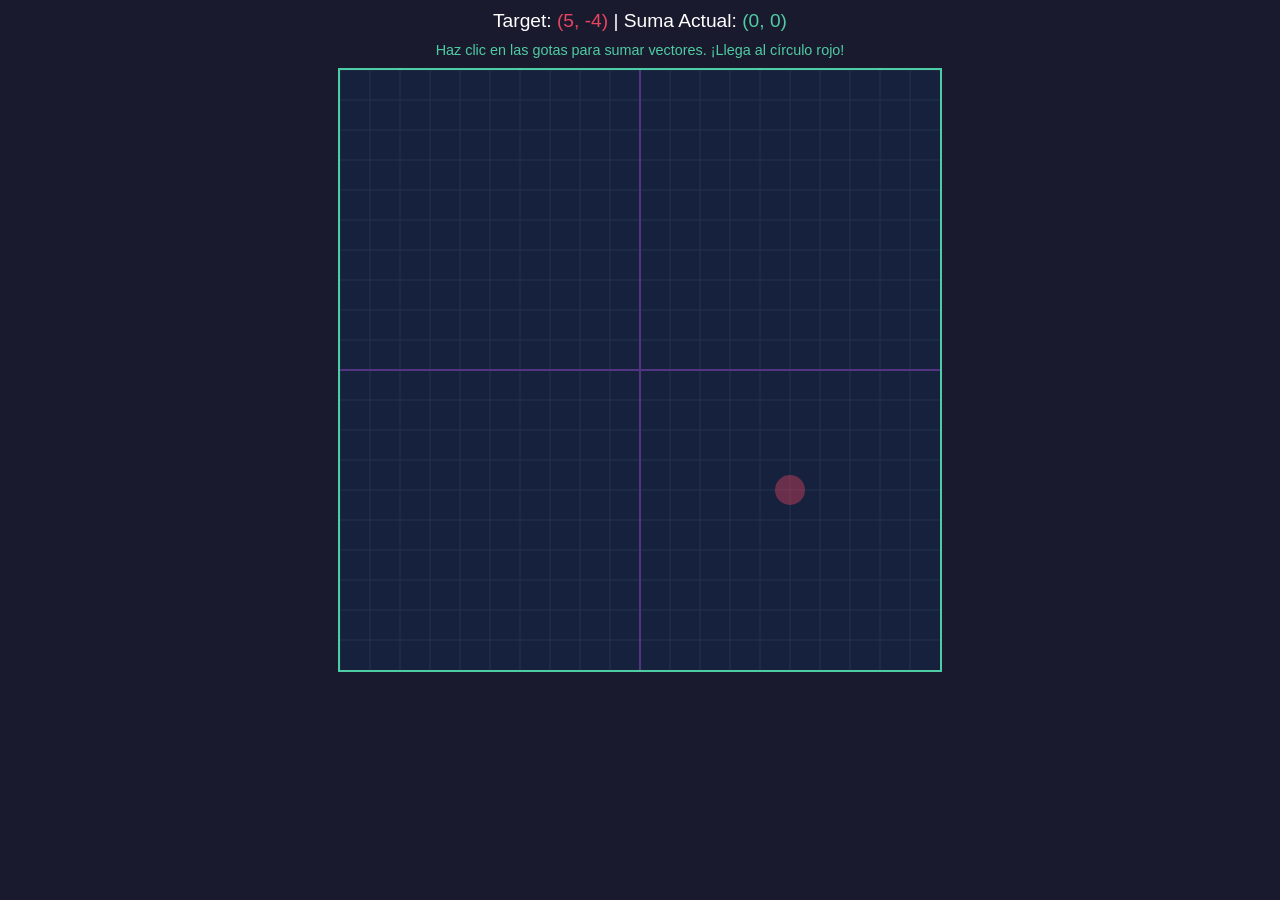
==== raindrops.html @ 5d78db56 "agregando juegos con vectores" ====
<!DOCTYPE html>
<html lang="es">
<head>
    <meta charset="UTF-8">
    <title>VectorRain - FES Acatlán Edition</title>
    <style>
        body { margin: 0; background: #1a1a2e; color: white; font-family: sans-serif; overflow: hidden; display: flex; flex-direction: column; align-items: center; }
        canvas { background: #16213e; border: 2px solid #4ecca3; margin-top: 10px; cursor: crosshair; }
        .stats { padding: 10px; font-size: 1.2rem; }
        .instructions { font-size: 0.9rem; color: #4ecca3; }
    </style>
</head>
<body>

    <div class="stats">
        Target: <span id="target-val" style="color: #e94560;">(0,0)</span> | 
        Suma Actual: <span id="current-val" style="color: #4ecca3;">(0,0)</span>
    </div>
    <div class="instructions">Haz clic en las gotas para sumar vectores. ¡Llega al círculo rojo!</div>
    
    <canvas id="gameCanvas"></canvas>

<script>
    const canvas = document.getElementById('gameCanvas');
    const ctx = canvas.getContext('2d');
    const targetDisplay = document.getElementById('target-val');
    const currentDisplay = document.getElementById('current-val');

    canvas.width = 600;
    canvas.height = 600;

    // Estado del juego
    let currentSum = { x: 0, y: 0 };
    let target = { x: 5, y: -4 }; // Vector objetivo
    let drops = [];
    let scale = 30; // 30px por unidad vectorial
    const origin = { x: canvas.width / 2, y: canvas.height / 2 };

    function createDrop() {
        const vx = Math.floor(Math.random() * 11) - 5; // -5 a 5
        const vy = Math.floor(Math.random() * 11) - 5;
        drops.push({
            x: Math.random() * (canvas.width - 50) + 25,
            y: -20,
            vx: vx,
            vy: vy,
            speed: 1 + Math.random() * 2
        });
    }

    function drawGrid() {
        ctx.strokeStyle = '#24344d';
        ctx.lineWidth = 1;
        for(let i = 0; i < canvas.width; i += scale) {
            ctx.beginPath(); ctx.moveTo(i, 0); ctx.lineTo(i, canvas.height); ctx.stroke();
            ctx.beginPath(); ctx.moveTo(0, i); ctx.lineTo(canvas.width, i); ctx.stroke();
        }
        // Ejes
        ctx.strokeStyle = '#533483';
        ctx.lineWidth = 2;
        ctx.beginPath(); ctx.moveTo(origin.x, 0); ctx.lineTo(origin.x, canvas.height); ctx.stroke();
        ctx.beginPath(); ctx.moveTo(0, origin.y); ctx.lineTo(canvas.width, origin.y); ctx.stroke();
    }

    function draw() {
        ctx.clearRect(0, 0, canvas.width, canvas.height);
        drawGrid();

        // Dibujar Target (Círculo rojo)
        ctx.fillStyle = 'rgba(233, 69, 96, 0.4)';
        ctx.beginPath();
        ctx.arc(origin.x + target.x * scale, origin.y - target.y * scale, scale/2, 0, Math.PI*2);
        ctx.fill();

        // Dibujar Vector Acumulado (Línea azul)
        ctx.strokeStyle = '#4ecca3';
        ctx.lineWidth = 3;
        ctx.beginPath();
        ctx.moveTo(origin.x, origin.y);
        ctx.lineTo(origin.x + currentSum.x * scale, origin.y - currentSum.y * scale);
        ctx.stroke();

        // Dibujar Gotas
        drops.forEach((drop, index) => {
            drop.y += drop.speed;
            ctx.fillStyle = '#0f3460';
            ctx.beginPath();
            ctx.arc(drop.x, drop.y, 25, 0, Math.PI*2);
            ctx.fill();
            ctx.fillStyle = 'white';
            ctx.textAlign = 'center';
            ctx.fillText(`(${drop.vx}, ${drop.vy})`, drop.x, drop.y + 5);

            if (drop.y > canvas.height) drops.splice(index, 1);
        });

        // Actualizar UI
        targetDisplay.innerText = `(${target.x}, ${target.y})`;
        currentDisplay.innerText = `(${currentSum.x}, ${currentSum.y})`;

        // Check Victoria
        if (currentSum.x === target.x && currentSum.y === target.y) {
            alert("¡Excelente! Has alcanzado el vector objetivo.");
            currentSum = {x:0, y:0};
            target = { x: Math.floor(Math.random()*10)-5, y: Math.floor(Math.random()*10)-5 };
        }

        requestAnimationFrame(draw);
    }

    canvas.addEventListener('mousedown', (e) => {
        const rect = canvas.getBoundingClientRect();
        const mouseX = e.clientX - rect.left;
        const mouseY = e.clientY - rect.top;

        drops.forEach((drop, index) => {
            const dist = Math.hypot(drop.x - mouseX, drop.y - mouseY);
            if (dist < 25) {
                currentSum.x += drop.vx;
                currentSum.y += drop.vy;
                drops.splice(index, 1);
            }
        });
    });

    setInterval(createDrop, 2000);
    draw();
</script>
</body>
</html>
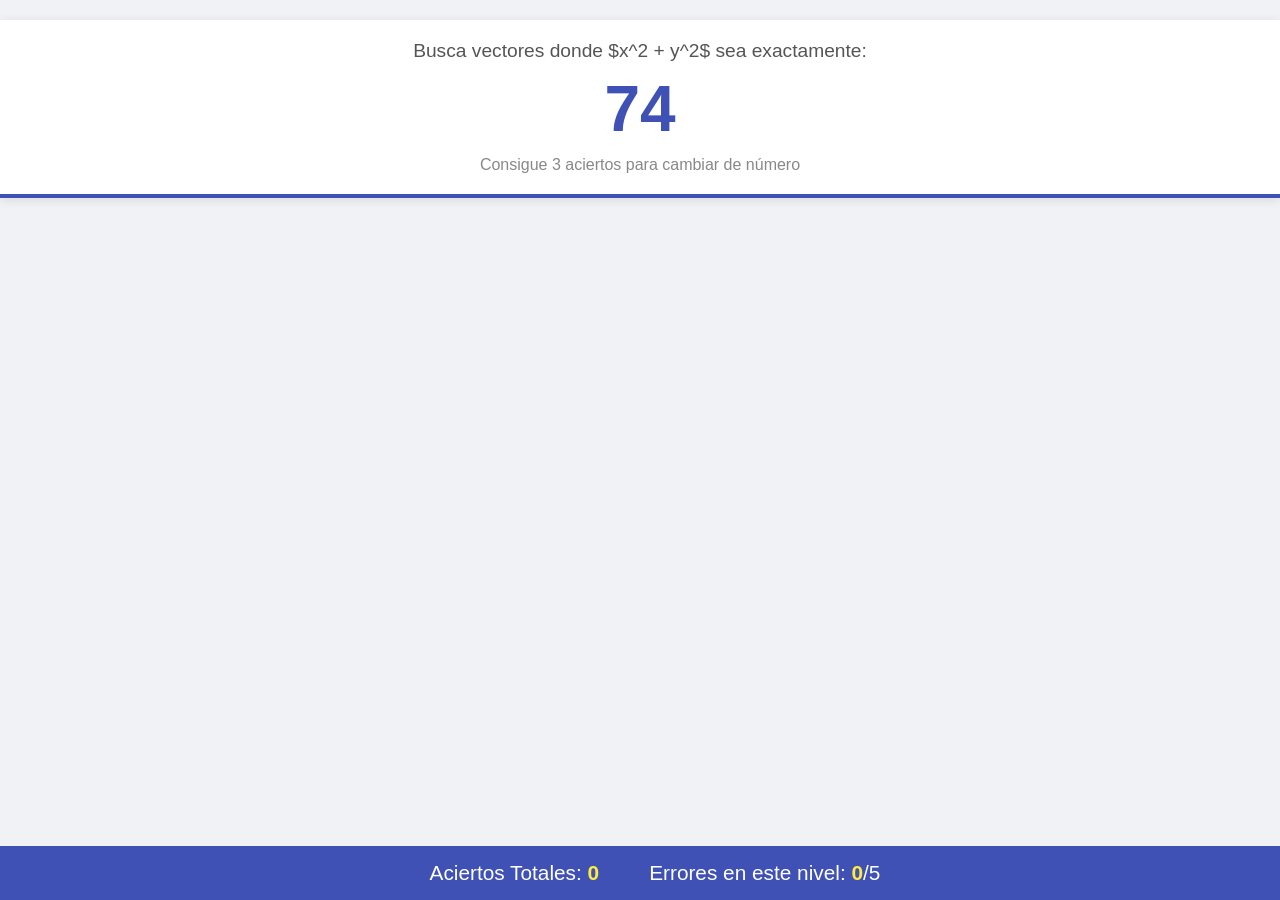
==== commit 7f3a1ad5: "agregue un nuevo juego,pares y mejore el juego de reindrops, ahora es de magnitudes" ====
--- a/raindrops.html
+++ b/raindrops.html
@@ -2,129 +2,146 @@
 <html lang="es">
 <head>
     <meta charset="UTF-8">
-    <title>VectorRain - FES Acatlán Edition</title>
+    <title>Vectle - Caza de Normas v2</title>
     <style>
-        body { margin: 0; background: #1a1a2e; color: white; font-family: sans-serif; overflow: hidden; display: flex; flex-direction: column; align-items: center; }
-        canvas { background: #16213e; border: 2px solid #4ecca3; margin-top: 10px; cursor: crosshair; }
-        .stats { padding: 10px; font-size: 1.2rem; }
-        .instructions { font-size: 0.9rem; color: #4ecca3; }
+        body { background: #f0f2f5; color: #1a1a2e; font-family: 'Segoe UI', sans-serif; overflow: hidden; text-align: center; margin: 0; }
+        #ui { margin-top: 20px; background: white; padding: 20px; border-bottom: 4px solid #3f51b5; box-shadow: 0 2px 10px rgba(0,0,0,0.1); }
+        #target-display { font-size: 4em; color: #3f51b5; font-weight: bold; margin: 10px 0; }
+        .instruction { font-size: 1.2em; color: #555; }
+        
+        .gota { 
+            position: absolute; width: 110px; height: 110px; 
+            background: #5c6bc0; border: 2px solid #3949ab; 
+            border-radius: 50% 50% 50% 0; transform: rotate(-45deg);
+            display: flex; align-items: center; justify-content: center;
+            cursor: pointer; box-shadow: 0 4px 15px rgba(0,0,0,0.2);
+            z-index: 10;
+        }
+        .gota span { transform: rotate(45deg); font-weight: bold; font-size: 1.3em; color: white; }
+        
+        #stats { position: fixed; bottom: 0; width: 100%; background: #3f51b5; color: white; padding: 15px; font-size: 1.3em; display: flex; justify-content: center; gap: 50px; }
+        .highlight { color: #ffeb3b; font-weight: bold; }
     </style>
 </head>
 <body>
 
-    <div class="stats">
-        Target: <span id="target-val" style="color: #e94560;">(0,0)</span> | 
-        Suma Actual: <span id="current-val" style="color: #4ecca3;">(0,0)</span>
+    <div id="ui">
+        <div class="instruction">Busca vectores donde $x^2 + y^2$ sea exactamente:</div>
+        <div id="target-display">--</div>
+        <div style="color: #888;">Consigue 3 aciertos para cambiar de número</div>
     </div>
-    <div class="instructions">Haz clic en las gotas para sumar vectores. ¡Llega al círculo rojo!</div>
-    
-    <canvas id="gameCanvas"></canvas>
 
-<script>
-    const canvas = document.getElementById('gameCanvas');
-    const ctx = canvas.getContext('2d');
-    const targetDisplay = document.getElementById('target-val');
-    const currentDisplay = document.getElementById('current-val');
+    <div id="stats">
+        <span>Aciertos Totales: <span id="total-hits" class="highlight">0</span></span>
+        <span>Errores en este nivel: <span id="level-misses" class="highlight">0</span>/5</span>
+    </div>
 
-    canvas.width = 600;
-    canvas.height = 600;
+    <script>
+        const targetDisplay = document.getElementById('target-display');
+        const totalHitsDisplay = document.getElementById('total-hits');
+        const levelMissesDisplay = document.getElementById('level-misses');
 
-    // Estado del juego
-    let currentSum = { x: 0, y: 0 };
-    let target = { x: 5, y: -4 }; // Vector objetivo
-    let drops = [];
-    let scale = 30; // 30px por unidad vectorial
-    const origin = { x: canvas.width / 2, y: canvas.height / 2 };
+        let targetSq = 0;
+        let hitsInLevel = 0;
+        let missesInLevel = 0;
+        let totalHits = 0;
+        let easyGotaSpawned = false; // Control para la gota fácil
 
-    function createDrop() {
-        const vx = Math.floor(Math.random() * 11) - 5; // -5 a 5
-        const vy = Math.floor(Math.random() * 11) - 5;
-        drops.push({
-            x: Math.random() * (canvas.width - 50) + 25,
-            y: -20,
-            vx: vx,
-            vy: vy,
-            speed: 1 + Math.random() * 2
-        });
-    }
-
-    function drawGrid() {
-        ctx.strokeStyle = '#24344d';
-        ctx.lineWidth = 1;
-        for(let i = 0; i < canvas.width; i += scale) {
-            ctx.beginPath(); ctx.moveTo(i, 0); ctx.lineTo(i, canvas.height); ctx.stroke();
-            ctx.beginPath(); ctx.moveTo(0, i); ctx.lineTo(canvas.width, i); ctx.stroke();
-        }
-        // Ejes
-        ctx.strokeStyle = '#533483';
-        ctx.lineWidth = 2;
-        ctx.beginPath(); ctx.moveTo(origin.x, 0); ctx.lineTo(origin.x, canvas.height); ctx.stroke();
-        ctx.beginPath(); ctx.moveTo(0, origin.y); ctx.lineTo(canvas.width, origin.y); ctx.stroke();
-    }
-
-    function draw() {
-        ctx.clearRect(0, 0, canvas.width, canvas.height);
-        drawGrid();
-
-        // Dibujar Target (Círculo rojo)
-        ctx.fillStyle = 'rgba(233, 69, 96, 0.4)';
-        ctx.beginPath();
-        ctx.arc(origin.x + target.x * scale, origin.y - target.y * scale, scale/2, 0, Math.PI*2);
-        ctx.fill();
-
-        // Dibujar Vector Acumulado (Línea azul)
-        ctx.strokeStyle = '#4ecca3';
-        ctx.lineWidth = 3;
-        ctx.beginPath();
-        ctx.moveTo(origin.x, origin.y);
-        ctx.lineTo(origin.x + currentSum.x * scale, origin.y - currentSum.y * scale);
-        ctx.stroke();
-
-        // Dibujar Gotas
-        drops.forEach((drop, index) => {
-            drop.y += drop.speed;
-            ctx.fillStyle = '#0f3460';
-            ctx.beginPath();
-            ctx.arc(drop.x, drop.y, 25, 0, Math.PI*2);
-            ctx.fill();
-            ctx.fillStyle = 'white';
-            ctx.textAlign = 'center';
-            ctx.fillText(`(${drop.vx}, ${drop.vy})`, drop.x, drop.y + 5);
-
-            if (drop.y > canvas.height) drops.splice(index, 1);
-        });
-
-        // Actualizar UI
-        targetDisplay.innerText = `(${target.x}, ${target.y})`;
-        currentDisplay.innerText = `(${currentSum.x}, ${currentSum.y})`;
-
-        // Check Victoria
-        if (currentSum.x === target.x && currentSum.y === target.y) {
-            alert("¡Excelente! Has alcanzado el vector objetivo.");
-            currentSum = {x:0, y:0};
-            target = { x: Math.floor(Math.random()*10)-5, y: Math.floor(Math.random()*10)-5 };
+        function nextTarget() {
+            // Generar un número que tenga al menos una solución inclinada si es posible
+            let x = Math.floor(Math.random() * 7) + 1; 
+            let y = Math.floor(Math.random() * 7) + 1;
+            targetSq = (x * x) + (y * y);
+            
+            targetDisplay.innerText = targetSq;
+            hitsInLevel = 0; 
+            missesInLevel = 0;
+            easyGotaSpawned = false; // Reiniciamos para el nuevo número
+            levelMissesDisplay.innerText = "0";
         }
 
-        requestAnimationFrame(draw);
-    }
+        function createGota() {
+            const gota = document.createElement('div');
+            gota.className = 'gota';
+            
+            let vx, vy;
+            const isCorrect = Math.random() > 0.65; // ~35% de probabilidad de ser correcta
 
-    canvas.addEventListener('mousedown', (e) => {
-        const rect = canvas.getBoundingClientRect();
-        const mouseX = e.clientX - rect.left;
-        const mouseY = e.clientY - rect.top;
+            if (isCorrect) {
+                let solutions = [];
+                for(let x = 0; x <= 10; x++) {
+                    for(let y = 0; y <= 10; y++) {
+                        if(x*x + y*y === targetSq) {
+                            // Lógica de "Gota Fácil": Solo permitir x=0 o y=0 una vez
+                            const isEasy = (x === 0 || y === 0);
+                            if (isEasy) {
+                                if (!easyGotaSpawned) solutions.push([x, y]);
+                            } else {
+                                solutions.push([x, y]);
+                            }
+                        }
+                    }
+                }
 
-        drops.forEach((drop, index) => {
-            const dist = Math.hypot(drop.x - mouseX, drop.y - mouseY);
-            if (dist < 25) {
-                currentSum.x += drop.vx;
-                currentSum.y += drop.vy;
-                drops.splice(index, 1);
+                if (solutions.length === 0) { // Failsafe si solo quedaban fáciles y ya salieron
+                    vx = Math.floor(Math.random() * 5) + 1;
+                    vy = Math.floor(Math.random() * 5) + 1;
+                } else {
+                    let choice = solutions[Math.floor(Math.random() * solutions.length)];
+                    if (choice[0] === 0 || choice[1] === 0) easyGotaSpawned = true;
+                    
+                    vx = choice[0] * (Math.random() > 0.5 ? 1 : -1);
+                    vy = choice[1] * (Math.random() > 0.5 ? 1 : -1);
+                    if(Math.random() > 0.5) [vx, vy] = [vy, vx];
+                }
+            } else {
+                // Generar Trampa
+                vx = Math.floor(Math.random() * 11) - 5;
+                vy = Math.floor(Math.random() * 11) - 5;
+                if (vx*vx + vy*vy === targetSq) vx++; 
             }
-        });
-    });
 
-    setInterval(createDrop, 2000);
-    draw();
-</script>
+            gota.innerHTML = `<span>(${vx}, ${vy})</span>`;
+            gota.style.left = Math.random() * (window.innerWidth - 130) + 'px';
+            gota.style.top = '-130px';
+
+            let pos = -130;
+            const fallSpeed = 1.0 + Math.random() * 0.7; // Caída lenta y suave
+            
+            let interval = setInterval(() => {
+                pos += fallSpeed;
+                gota.style.top = pos + 'px';
+                if (pos > window.innerHeight) { 
+                    clearInterval(interval); 
+                    gota.remove(); 
+                }
+            }, 20);
+
+            gota.onclick = () => {
+                if (vx*vx + vy*vy === targetSq) {
+                    totalHits++;
+                    hitsInLevel++;
+                    totalHitsDisplay.innerText = totalHits;
+                    gota.style.background = "#4caf50";
+                    if (hitsInLevel >= 3) {
+                        setTimeout(() => { alert("¡Excelente! Objetivo cumplido."); nextTarget(); }, 100);
+                    }
+                } else {
+                    missesInLevel++;
+                    levelMissesDisplay.innerText = missesInLevel;
+                    gota.style.background = "#f44336";
+                    if (missesInLevel >= 5) {
+                        setTimeout(() => { alert("Demasiados errores. Cambiemos de número."); nextTarget(); }, 100);
+                    }
+                }
+                setTimeout(() => { clearInterval(interval); gota.remove(); }, 100);
+            };
+
+            document.body.appendChild(gota);
+        }
+
+        nextTarget();
+        setInterval(createGota, 2200); // Aparece una gota cada 2.2 segundos
+    </script>
 </body>
 </html>
